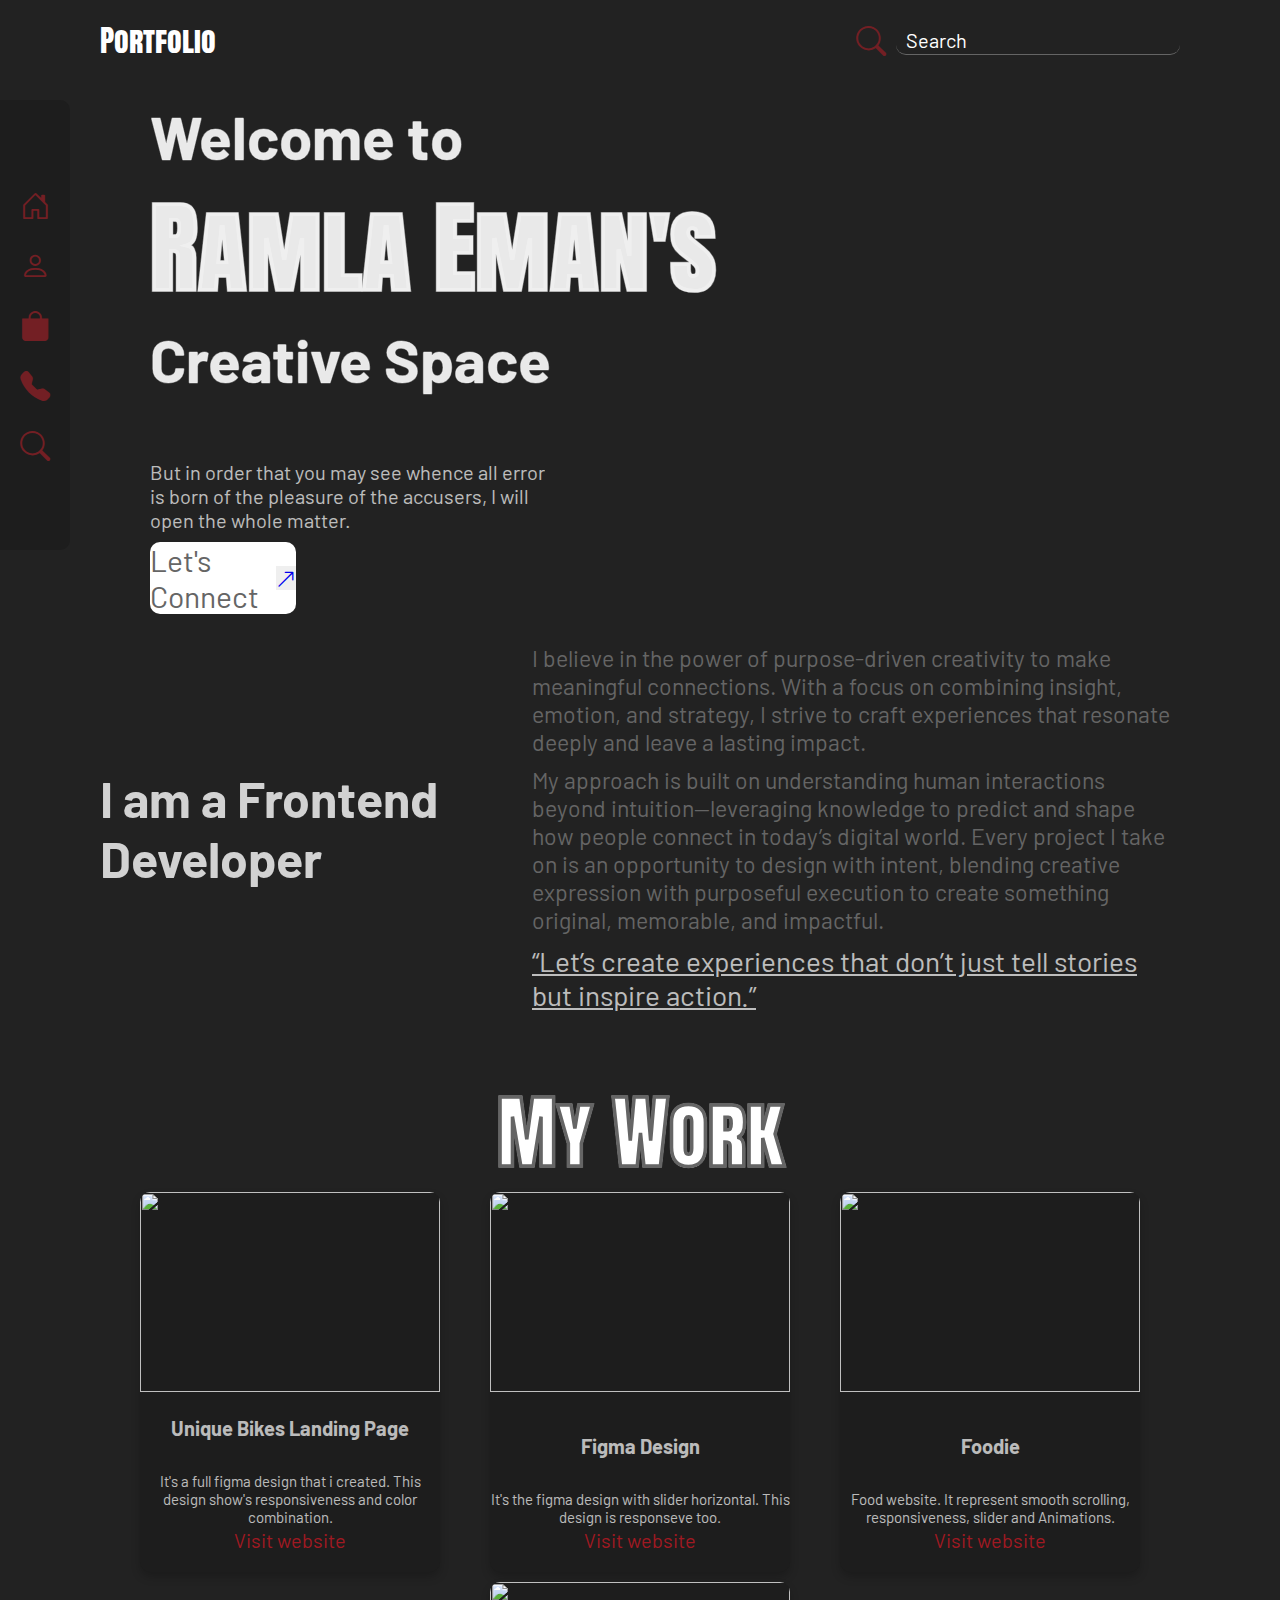
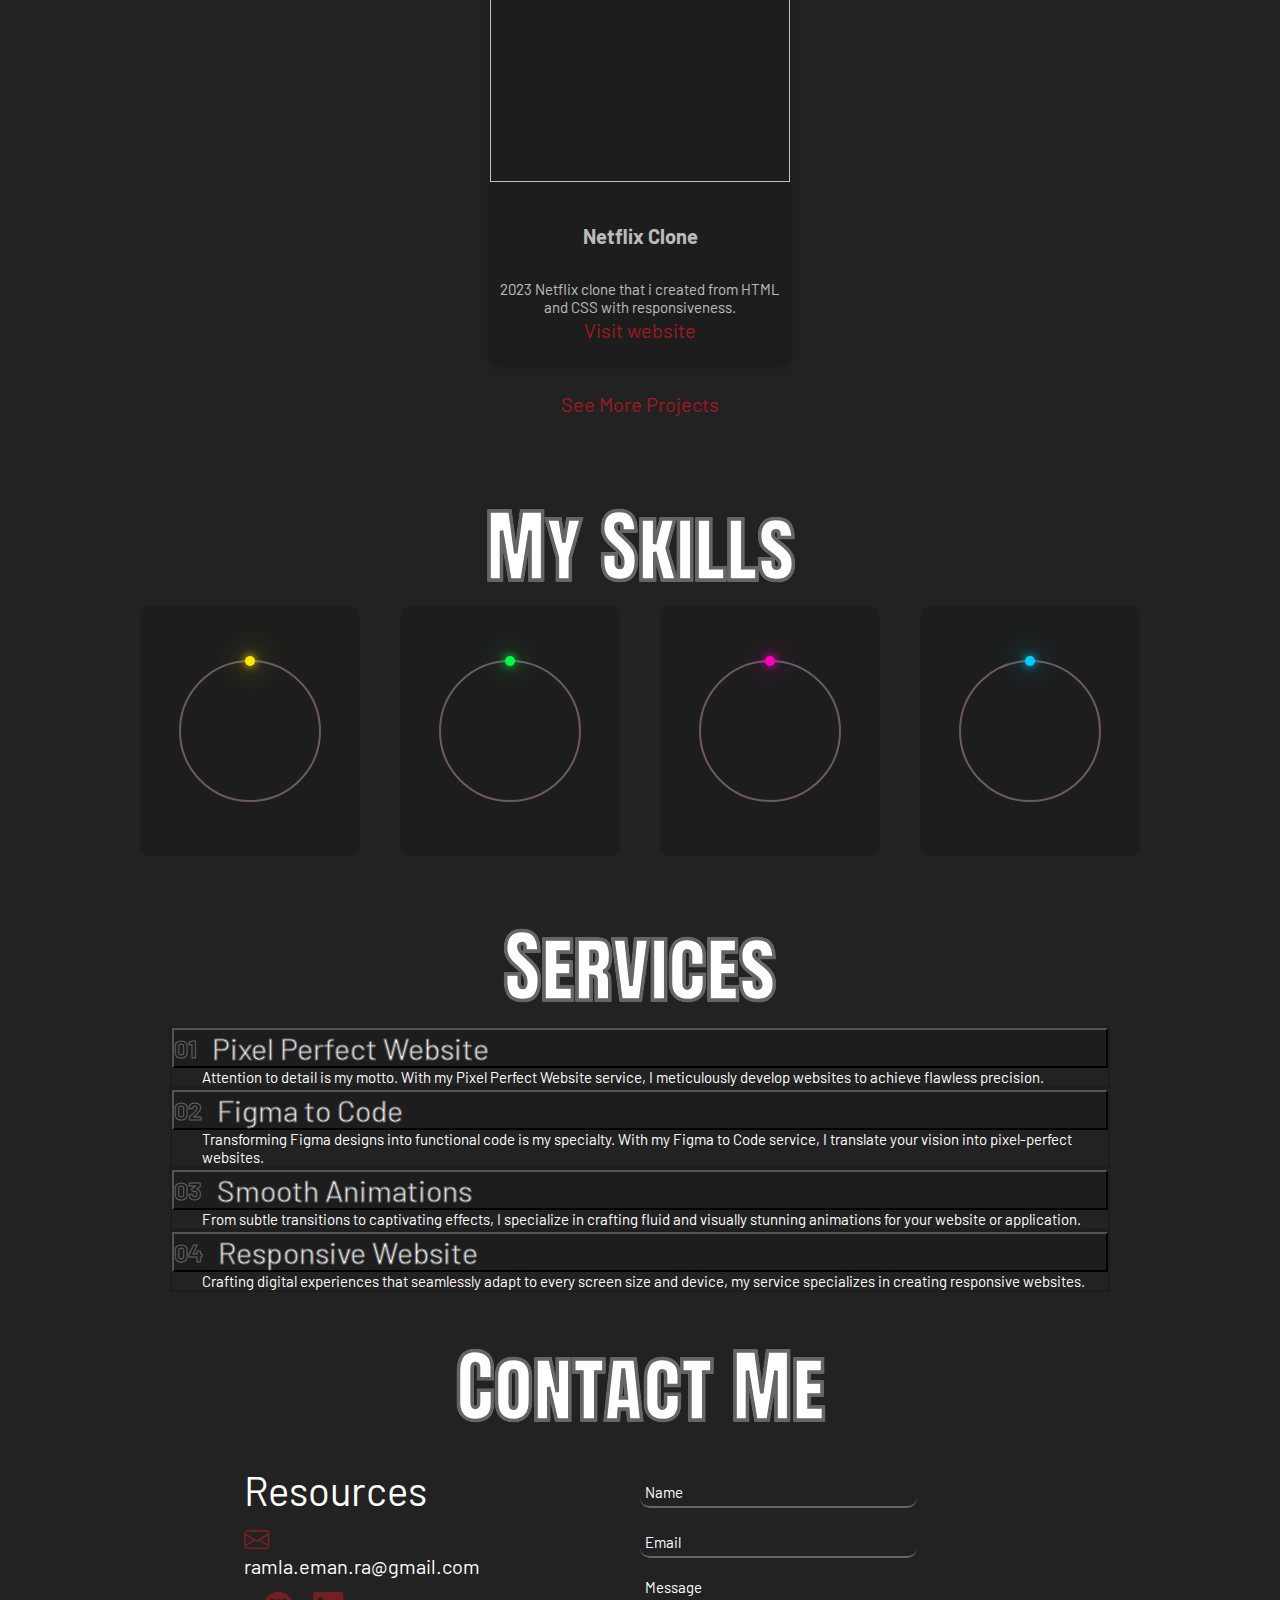
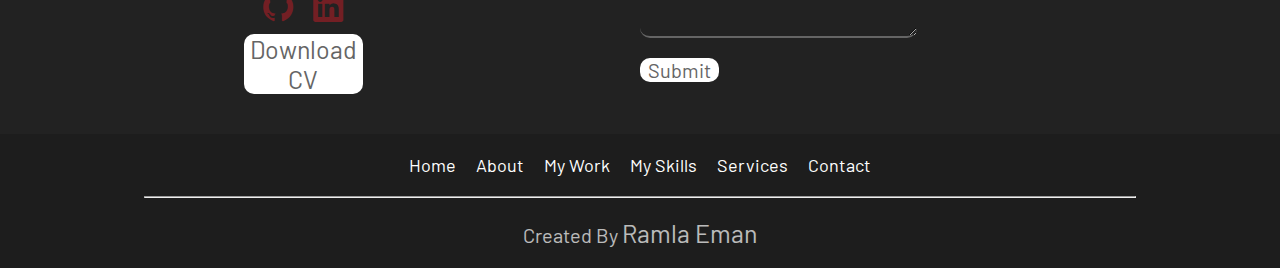
==== index.html @ 052b1dcb "All completed but not image" ====
<!DOCTYPE html>
<html lang="en">

<head>
    <meta charset="UTF-8">
    <meta name="viewport" content="width=device-width, initial-scale=1.0">
    <title>Document</title>
    <!-- My CSS Link -->
    <link rel="stylesheet" href="CSS/style.css">
    <link rel="stylesheet" href="CSS/responsive.css">
    <!-- Bootstrap icons Link -->
    <link rel="stylesheet" href="https://cdn.jsdelivr.net/npm/bootstrap-icons@1.11.3/font/bootstrap-icons.min.css">
    <!-- Bootstrap CSS Link -->
    <link href="https://cdn.jsdelivr.net/npm/bootstrap@5.0.2/dist/css/bootstrap.min.css" rel="stylesheet"
        integrity="sha384-EVSTQN3/azprG1Anm3QDgpJLIm9Nao0Yz1ztcQTwFspd3yD65VohhpuuCOmLASjC" crossorigin="anonymous">
</head>

<body>

    <header>
        <nav>
            <div class="logo">
                <p><a href="/index.html">Portfolio</a></p>
            </div>
            <div id="search-bar">
                <i class="bi bi-search"></i>
                <input type="text" id="search" placeholder="Search">
            </div>
        </nav>
    </header>

    <div class="main-section" id="mainsection">
        <!-- Sidebar -->
        <button class="toggle-btn" onclick="toggleSidebar()">☰</button>
        <div class="sidebar" id="sidebar">
            <div class="icon">
                <a href="#mainsection"><i class="bi bi-house-door"></i></a>
            </div>
            <div class="icon">
                <a href="#About"><i class="bi bi-person"></i></a>
            </div>
            <div class="icon active">
                <i class="bi bi-bag-fill"></i>
            </div>
            <div class="icon">
                <a href="#contact"><i class="bi bi-telephone-fill"></i></a>
            </div>
            <div class="icon">
                <a href="#search-bar"><i class="bi bi-search"></i></a>
            </div>
        </div>
        <!-- Content -->
        <div class="hero-section">
            <div class="hero-content">
                <div class="hero-text">
                    <p class="hero-text-content text1">Welcome to <br><span>Ramla Eman's</span><br> Creative Space</p>
                    <p class="hero-text-content text2">Welcome to <br><span>Ramla Eman's</span><br> Creative Space</p>
                    <p class="hero-text-content text3">Welcome to <br><span>Ramla Eman's</span><br> Creative Space</p>
                </div>
                <p class="hero-quote">But in order that you may see whence all error is born of the pleasure of the
                    accusers, I will open the whole matter.</p>
                <div class="connect-btn">
                    <p>Let's Connect</p>
                    <button><a href="#contact"><i class="bi bi-arrow-up-right"></i></a></button>
                </div>
            </div>
            <div class="hero-img">
                <img src="img/Main img.png" alt="">
            </div>
        </div>
    </div>

    <section class="section1" id="About">
        <h3>I am a Frontend Developer</h3>
        <div class="aboutme">
            <p>I believe in the power of purpose-driven creativity to make meaningful connections. With a focus on
                combining insight, emotion, and strategy, I strive to craft experiences that resonate deeply and leave a
                lasting impact.</p>
            <p>My approach is built on understanding human interactions beyond intuition—leveraging knowledge to predict
                and shape how people connect in today’s digital world. Every project I take on is an opportunity to
                design with intent, blending creative expression with purposeful execution to create something original,
                memorable, and impactful.</p>
            <q>Let’s create experiences that don’t just tell stories but inspire action.</q>
        </div>
    </section>

    <section class="section2" id="My work">
        <h2>My Work</h2>
        <div class="work-cards">
            <div class="card">
                <img src="img/unique bikes.png" alt="">
                <div class="card-content">
                    <h3>Unique Bikes Landing Page</h3>
                    <p>It's a full figma design that i created. This design show's responsiveness and color combination.</p>
                    <a href="https://ramla-razykan.github.io/Unique-Bikes-landing-page/">Visit website</a>
                </div>
            </div>
            <div class="card">
                <img src="img/Slider-page.png" alt="">
                <div class="card-content">
                    <h3>Figma Design</h3>
                    <p>It's the figma design with slider horizontal. This design is responseve too.</p>
                    <a href="https://ramla-razykan.github.io/Figma-assignment2/">Visit website</a>
                </div>
            </div>
            <div class="card">
                <img src="img/foodpage.png" alt="">
                <div class="card-content">
                    <h3>Foodie</h3>
                    <p>Food website. It represent smooth scrolling, responsiveness, slider and Animations. </p>
                    <a href="https://ramla-razykan.github.io/Responsive-Food-Resturant-Website-using-Bootstrap-5/">Visit website</a>
                </div>
            </div>
            <div class="card">
                <img src="img/netflixpage.png" alt="">
                <div class="card-content">
                    <h3>Netflix Clone</h3>
                    <p>2023 Netflix clone that i created from HTML and CSS with responsiveness.</p>
                    <a href="https://ramla-razykan.github.io/CSS-Task8/">Visit website</a>
                </div>
            </div>
        </div>
        <p><a href="my-work.html" target="_blank">See More Projects</a></p>
    </section>

    <section class="section3" id="Myskils">
        <h2>My Skills</h2>
        <div class="section3-cards">
            <div class="card">
                <div class="percent" style="--clr:#fee800; --num:85;">
                    <div class="dot"></div>
                    <svg>
                        <circle cx="70" cy="70" r="70"></circle>
                        <circle cx="70" cy="70" r="70"></circle>
                    </svg>
                    <div class="number">
                        <h3>85<span>%</span></h3>
                        <p>HTML</p>
                    </div>
                </div>
            </div>
            <div class="card">
                <div class="percent" style="--clr:#04fc43; --num:70;">
                    <div class="dot"></div>
                    <svg>
                        <circle cx="70" cy="70" r="70"></circle>
                        <circle cx="70" cy="70" r="70"></circle>
                    </svg>
                    <div class="number">
                        <h3>70<span>%</span></h3>
                        <p>CSS</p>
                    </div>
                </div>
            </div>
            <div class="card">
                <div class="percent" style="--clr:#ff00be; --num:80;">
                    <div class="dot"></div>
                    <svg>
                        <circle cx="70" cy="70" r="70"></circle>
                        <circle cx="70" cy="70" r="70"></circle>
                    </svg>
                    <div class="number">
                        <h3>80<span>%</span></h3>
                        <p>Java Script</p>
                    </div>
                </div>
            </div>
            <div class="card">
                <div class="percent" style="--clr:#06ccff; --num:95;">
                    <div class="dot"></div>
                    <svg>
                        <circle cx="70" cy="70" r="70"></circle>
                        <circle cx="70" cy="70" r="70"></circle>
                    </svg>
                    <div class="number">
                        <h3>95<span>%</span></h3>
                        <p>Bootstrap</p>
                    </div>
                </div>
            </div>
        </div>
    </section>

    <section class="section4" id="Services">
        <h2>Services</h2>
        <div class="accordion accordion-flush" id="accordionFlushExample">
            <div class="accordion-item">
                <h2 class="accordion-header" id="flush-headingOne">
                    <button class="accordion-button collapsed" type="button" data-bs-toggle="collapse"
                        data-bs-target="#flush-collapseOne" aria-expanded="false" aria-controls="flush-collapseOne">
                        <span class="accordion-number">01</span>
                        <span class="accordion-label">Pixel Perfect Website</span>
                    </button>
                </h2>
                <div id="flush-collapseOne" class="accordion-collapse collapse" aria-labelledby="flush-headingOne"
                    data-bs-parent="#accordionFlushExample">
                    <div class="accordion-body">Attention to detail is my motto. With my Pixel Perfect Website service,
                        I meticulously develop websites to achieve flawless precision.</div>
                </div>
            </div>
            <div class="accordion-item">
                <h2 class="accordion-header" id="flush-headingTwo">
                    <button class="accordion-button collapsed" type="button" data-bs-toggle="collapse"
                        data-bs-target="#flush-collapseTwo" aria-expanded="false" aria-controls="flush-collapseTwo">
                        <span class="accordion-number">02</span>
                        <span class="accordion-label">Figma to Code</span>
                    </button>
                </h2>
                <div id="flush-collapseTwo" class="accordion-collapse collapse" aria-labelledby="flush-headingTwo"
                    data-bs-parent="#accordionFlushExample">
                    <div class="accordion-body">Transforming Figma designs into functional code is my specialty. With my
                        Figma to Code service, I translate your vision into pixel-perfect websites.</div>
                </div>
            </div>
            <div class="accordion-item">
                <h2 class="accordion-header" id="flush-headingThree">
                    <button class="accordion-button collapsed" type="button" data-bs-toggle="collapse"
                        data-bs-target="#flush-collapseThree" aria-expanded="false" aria-controls="flush-collapseThree">
                        <span class="accordion-number">03</span>
                        <span class="accordion-label">Smooth Animations</span>
                    </button>
                </h2>
                <div id="flush-collapseThree" class="accordion-collapse collapse" aria-labelledby="flush-headingThree"
                    data-bs-parent="#accordionFlushExample">
                    <div class="accordion-body">From subtle transitions to captivating effects, I specialize in crafting
                        fluid and visually stunning animations for your website or application.</div>
                </div>
            </div>
            <div class="accordion-item">
                <h2 class="accordion-header" id="flush-headingFour">
                    <button class="accordion-button collapsed" type="button" data-bs-toggle="collapse"
                        data-bs-target="#flush-collapseFour" aria-expanded="false" aria-controls="flush-collapseFour">
                        <span class="accordion-number">04</span>
                        <span class="accordion-label">Responsive Website</span>
                    </button>
                </h2>
                <div id="flush-collapseFour" class="accordion-collapse collapse" aria-labelledby="flush-headingFour"
                    data-bs-parent="#accordionFlushExample">
                    <div class="accordion-body">Crafting digital experiences that seamlessly adapt to every screen size
                        and device, my service specializes in creating responsive websites.</div>
                </div>
            </div>
        </div>
    </section>

    <section class="section5" id="contact">
        <h2>Contact Me</h2>
        <div class="contect-section">
            <div class="section5-content">
                <p>Resources</p>
                <p><i class="bi bi-envelope"></i> <span>ramla.eman.ra@gmail.com</span></p>
                <div class="icons">
                    <a href="https://github.com/Ramla-Razykan"><i class="bi bi-github"></i></a>
                    <a href="https://www.linkedin.com/in/bitch-boss-ramla/"><i class="bi bi-linkedin"></i></a>
                </div>
                <button><a href="#">Download CV</a></button>
            </div>
            <form>
                <input type="text" placeholder="Name" required>
                <input type="email" placeholder="Email" required>
                <textarea placeholder="Message" required></textarea>
                <button type="submit">Submit</button>
            </form>
        </div>
    </section>

    <footer>
        <div class="list">
            <li><a href="#mainsection">Home</a></li>
            <li><a href="#About">About</a></li>
            <li><a href="#My work">My Work</a></li>
            <li><a href="#Myskils">My Skills</a></li>
            <li><a href="#Services">Services</a></li>
            <li><a href="#contact">Contact</a></li>
        </div>
        <hr>
        <p class="mention-line">Created By <a href="#">Ramla Eman</a></p>
    </footer>

    <!-- My JS Link -->
    <script src="script.js"></script>
    <!-- Bootstrap JS Bundle Link -->
    <script src="https://cdn.jsdelivr.net/npm/bootstrap@5.0.2/dist/js/bootstrap.bundle.min.js" integrity="sha384-MrcW6ZMFYlzcLA8Nl+NtUVF0sA7MsXsP1UyJoMp4YLEuNSfAP+JcXn/tWtIaxVXM"crossorigin="anonymous"></script>
</body>

</html>
---- CSS/style.css ----
/* Font family's */
@import url('https://fonts.googleapis.com/css2?family=Anton+SC&family=Barlow:ital,wght@0,100;0,200;0,300;0,400;0,500;0,600;0,700;0,800;0,900;1,100;1,200;1,300;1,400;1,500;1,600;1,700;1,800;1,900&display=swap');

* {
    margin: 0;
    padding: 0;
    box-sizing: border-box;
    font-family: "Barlow", sans-serif;
}

html {
    font-size: 62.5%;
}

body {
    height: auto;
    width: 100%;
    background: #222222 !important;
}

nav {
    width: 100%;
    height: 8rem;
    padding: 2rem 10rem;
    display: flex;
    align-items: center;
    justify-content: space-between;
}

.logo {
    width: 50%;
}

.logo p a {
    font-size: 3rem;
    font-family: "Anton SC", sans-serif;
    color: #fff;
    text-decoration: none;
}

nav #search-bar {
    width: 30%;
    height: 5rem;
    display: flex;
    align-items: center;
    gap: 1rem;
}

nav #search-bar input[type="text"] {
    width: 100%;
    font-size: 2rem;
    height: 3rem;
    padding-left: 1rem;
    border: none;
    border-bottom: 1px solid #656565;
    border-radius: 10px;
    background: none;
    outline: none;
    color: #fff;
}

nav #search-bar input[type="text"]::placeholder {
    color: #fff;
}

nav #search-bar i {
    font-size: 3rem;
    color: #731F24;
}

.main-section {
    width: 100%;
    padding: 2rem 15rem;
}

.hero-section {
    width: 100%;
    height: auto;
    display: flex;
    justify-content: space-between;
    gap: 1rem;
}

.hero-section .hero-content {
    width: 60%;
    color: #656565;
    display: flex;
    justify-content: center;
    flex-direction: column;
    gap: 1rem;
}

.hero-section .hero-content .hero-quote {
    width: 70%;
    font-size: 2rem;
    margin-top: 35rem;
    color: #fff;
    opacity: 70%;
}

.connect-btn {
    width: 25%;
    display: flex;
    align-items: center;
    justify-content: center;
    gap: 1rem;
    font-size: 3rem;
    border-radius: 10px;
    background: #fff;
    color: #656565;
}

.connect-btn button {
    border: none;
    color: #656565;
    font-size: 2rem;
}

.connect-btn button:hover {
    transform: rotateZ(45deg);
}


.hero-text-content {
    font-size: 6rem;
    font-weight: bold;
    color: transparent;
    opacity: 90%;
    position: absolute;
    transition: transform 0.1s ease-out, box-shadow 0.2s ease-in-out;
    white-space: wrap;
}

.hero-text-content span {
    font-size: 10rem;
    font-family: "Anton SC", sans-serif;
}

.text1 {
    -webkit-text-stroke: 1px #656565;
    z-index: 1;
}

.text2 {
    -webkit-text-stroke: 1px #656565;
    z-index: 2;
}

.text3 {
    color: #fff;
    z-index: 3;
}

.hero-text-content:hover {
    cursor: pointer;
}

.hero-text-content:hover:before,
.hero-text-content:hover:after {
    opacity: 1;
}

.hero-section .hero-img {
    width: 40%;
}

.hero-section .hero-img img {
    width: 80%;
    border-radius: 50%;
}

/* Sidebar container */
.sidebar {
    position: fixed;
    top: 100px;
    left: 0;
    width: 70px;
    height: 50%;
    background-color: #1D1D1D;
    display: flex;
    flex-direction: column;
    justify-content: center;
    align-items: center;
    border-top-right-radius: 10px;
    border-bottom-right-radius: 10px;
    transition: width 0.3s ease;
    z-index: 1000;
}

.sidebar .icon {
    position: relative;
    width: 90%;
    height: 60px;
    display: flex;
    justify-content: center;
    align-items: center;
    cursor: pointer;
    transition: all 0.3s ease;
}

.sidebar .icon i {
    font-size: 3rem;
    color: #731F24;
}

.sidebar .icon::before {
    content: "";
    position: absolute;
    width: 100%;
    height: 100%;
    background-color: #fff;
    border-radius: 50%;
    z-index: -1;
    transition: transform 0.3s ease, opacity 0.3s ease;
    transform: scale(0);
    opacity: 0;
}

.sidebar .icon:hover::before {
    transform: scale(1);
    opacity: 50%;
}

/* Toggle button for mobile */
.toggle-btn {
    position: fixed;
    top: 90px;
    left: 0;
    z-index: 2000;
    background-color: #656565;
    color: #731F24;
    padding: 8px 25px;
    border: none;
    border-top-right-radius: 10px;
    border-bottom-right-radius: 10px;
    font-size: 2rem;
    cursor: pointer;
    display: none;
}

.section1 {
    width: 100%;
    height: auto;
    padding: 1rem 10rem;
    display: flex;
    align-items: center;
    justify-content: space-between;
}

.section1 h3 {
    width: 35%;
    color: #fff;
    opacity: 80%;
    font-size: 5rem;
}

.section1 .aboutme {
    width: 60%;
    display: flex;
    flex-direction: column;
    gap: 1rem;
}

.section1 p {
    color: #656565;
    font-size: 2.3rem;

}

.section1 q {
    color: #fff;
    font-size: 2.8rem;
    text-decoration: underline;
    opacity: 70%;
}

.section2 {
    width: 100%;
    height: auto;
    padding: 5rem 10rem;
    border-radius: 10px;
    display: flex;
    align-items: center;
    flex-direction: column;
    justify-content: space-between;
}

.section2 .work-cards {
    width: 100%;
    display: flex;
    align-items: center;
    justify-content: space-evenly;
    flex-wrap: wrap;
    gap: 1rem;
}

.section2 .work-cards .card {
    width: 300px;
    height: 380px;
    background: #1D1D1D;
    padding-bottom: 2rem;
    display: flex;
    align-items: center;
    flex-direction: column;
    justify-content: space-between;
    border-radius: 10px;
    box-shadow: 0 5px 10px rgba(0, 0, 0, 0.2);
    transition: transform 0.3s ease, box-shadow 0.3s ease;
}

.section2 .work-cards .card:hover {
    transform: scale(1.05);
    box-shadow: 0 10px 20px rgba(0, 0, 0, 0.3);
}

.section2 .work-cards .card img {
    width: 300px;
    height: 200px;
    border-top-left-radius: 10px;
    border-top-right-radius: 10px;
}

.section2 .work-cards .card .card-content {
    display: flex;
    text-align: center;
    flex-direction: column;
    gap: 0.2rem;
    font-size: 1.5rem;

}

.section2 .work-cards .card .card-content h3 {
    font-size: 2rem;
}

.section2 .work-cards .card .card-content h3,
.section2 .work-cards .card .card-content p {
    color: #fff;
    opacity: 70%;
}

.section2 .work-cards .card .card-content a {
    font-size: 2rem;
    color: #a01922;
    text-decoration: none;
}

.section2 p{
   margin-top: 3rem;
}

.section2 p a{
    text-decoration: none;
    color: #a01922;
    font-size: 2rem;
}

.section2 p a:hover{
    text-decoration: underline;
}


.section3 {
    width: 100%;
    height: auto;
    padding: 2rem 10rem;
    display: flex;
    align-items: center;
    flex-direction: column;
    justify-content: space-between;
    border-radius: 10px;
}

.section1 h2,
.section2 h2,
.section3 h2,
.section4 h2,
.section5 h2 {
    font-size: 8rem;
    color: #fff;
    -webkit-text-stroke: 1px #656565;
    font-family: "Anton SC", sans-serif;
}

.section1 h2:hover,
.section2 h2:hover,
.section3 h2:hover,
.section4 h2:hover,
.section5 h2:hover {
    font-size: 10rem;
}

.section3 .section3-cards {
    position: relative;
    display: flex;
    align-items: center;
    justify-content: center;
    flex-wrap: wrap;
    gap: 4rem;
}

.section3 .section3-cards .card {
    position: relative;
    width: 22rem;
    height: 25rem;
    background: #1D1D1D;
    border-radius: 10px;
    display: flex;
    align-items: center;
    justify-content: center;
}

.section3 .section3-cards .card .percent {
    position: relative;
    width: 15rem;
    height: 15rem;
}

.section3 .section3-cards .card .percent svg {
    position: relative;
    width: 15rem;
    height: 15rem;
    transform: rotate(270deg);
}

.section3 .section3-cards .card .percent svg circle {
    width: 100%;
    height: 100%;
    fill: transparent;
    stroke-width: 2;
    stroke: #6C5962;
    transform: translate(5px, 5px);
}

.section3 .section3-cards .card .percent svg circle:nth-child(2) {
    stroke: var(--clr);
    stroke-dasharray: 440;
    opacity: 0;
    stroke-dashoffset: calc(440 - (440 * var(--num)) / 100);
    animation: fadeIn 1s linear forwards;
    animation-delay: 2.5s;
}

@keyframes fadeIn {
    0% {
        opacity: 0;
    }

    100% {
        opacity: 1;
    }
}

.section3 .section3-cards .card .percent .dot {
    position: absolute;
    z-index: 10;
    inset: 5px;
    animation: animateDot 2s linear forwards;
}

@keyframes animateDot {
    0% {
        transform: rotate(0deg);
    }

    100% {
        transform: rotate(calc(3.6deg * var(--num)));
    }
}

.section3 .section3-cards .card .percent .dot::before {
    content: '';
    position: absolute;
    top: -5px;
    left: 50%;
    transform: translateX(-50%);
    width: 10px;
    height: 10px;
    border-radius: 50%;
    background: var(--clr);
    box-shadow: 0 0 10px var(--clr), 0 0 30px var(--clr);
}

.section3 .section3-cards .card .percent .number {
    position: absolute;
    inset: 0;
    display: flex;
    align-items: center;
    justify-content: center;
    flex-direction: column;
    opacity: 0;
    animation: fadeIn 1s linear forwards;
    animation-delay: 2.5s;
}

.section3 .section3-cards .card .percent .number h3 {
    font-size: 5rem;
    color: #fff;
    
}

.section3 .section3-cards .card .percent .number p {
    color: #fff;
    opacity: 70%;
    font-size: 2rem;
}

.section4 {
    width: 100%;
    height: auto;
    padding: 3rem 17rem;
    padding-bottom: 8rem;
    border-radius: 10px;
    display: flex;
    align-items: center;
    flex-direction: column;
    justify-content: space-evenly;
}

.section4 .accordion {
    width: 100%;
    height: 20rem;
    background: #1D1D1D;
}

.section4 .accordion .accordion-item {
    border: 2px solid #1D1D1D;
    background: #222222;
    color: #fff;
}

.section4 .accordion .accordion-item .accordion-collapse {
    font-size: 1.5rem;
    padding-left: 3rem;
}

.section4 .accordion .accordion-item .accordion-header .accordion-button {
    color: #fff;
    background: #1D1D1D;
    font-size: 3rem;
}

.accordion-button {
    width: 100%;
    display: flex;
    align-items: center;
    background: #6C5962;
    justify-content: flex-start;
    position: relative;
}

.accordion-number {
    margin-right: 15px;
    font-size: 2.5rem;
    font-weight: bold;
    color: transparent;
}

.section5 {
    width: 100%;
    height: auto;
    padding: 2rem 12rem;
    display: flex;
    align-items: center;
    flex-direction: column;
    justify-content: space-evenly;
    border-radius: 10px;
}

.section5 .contect-section {
    width: 80%;
    padding: 2rem;
    display: flex;
    align-items: center;
    justify-content: center;
    justify-content: space-between;
    gap: 2rem;

}

.section5 .contect-section .section5-content {
    width: 30%;
    color: #fff;
    font-size: 2rem;
    display: flex;
    flex-direction: column;
    gap: 1rem;
}

.section5 .contect-section .section5-content p:nth-child(1) {
    font-size: 4rem;
    color: #fff;
}

.section5 .contect-section .section5-content p i {
    color: #731F24;
    font-size: 2.5rem;
    margin-right: 1rem;
}

.section5 .contect-section .section5-content .icons {
    width: 50%;
    display: flex;
    align-items: center;
    justify-content: center;
    gap: 2rem;
}

.section5 .contect-section .section5-content .icons a {
    color: #731F24;
    font-size: 3rem;
    text-decoration: none;
}

.section5 .contect-section .section5-content .icons a i:hover {
    font-size: 3.5rem;
}

.section5 .contect-section .section5-content button {
    width: 50%;
    font-size: 2.5rem;
    border: none;
    border-radius: 10px;
    background: #fff;
}

.section5 .contect-section .section5-content button a{
    text-decoration: none;
    color: #656565;
}

.section5 .contect-section form {
    width: 50%;
    display: flex;
    flex-direction: column;
    gap: 2rem;
}

.section5 .contect-section form input,
.section5 .contect-section form textarea {
    width: 70%;
    height: 3rem;
    font-size: 1.5rem;
    padding: 0 5px;
    color: #fff;
    background: none;
    border: none;
    outline: none;
    border-bottom: 2px solid #656565;
    border-radius: 10px;
}

.section5 .contect-section form input::placeholder,
.section5 .contect-section form textarea::placeholder {
    color: #fff;
}

.section5 .contect-section form textarea {
    height: 6rem;
}

.section5 .contect-section form button {
    width: 20%;
    font-size: 2rem;
    border: none;
    border-radius: 10px;
    background: #fff;
    color: #656565;
}

footer {
    display: flex;
    flex-direction: column;
    align-items: center;
    background: #1D1D1D;
    justify-content: center;
    padding: 2rem;
}

footer .list {
    display: flex;
    align-items: center;
    justify-content: center;
    gap: 2rem;
}

footer .list li {
    list-style: none;

}

footer .list li a {
    text-decoration: none;
    color: #fff;
    font-size: 1.8rem;
}

footer .list li a:hover {
    color: #656565;
    text-decoration: underline;
}

footer hr {
    width: 80%;
    height: 2px;
    background: #fff;
    margin: 2rem 0;
}

footer .mention-line {
    font-size: 2rem;
    color: #fff;
    opacity: 70%;
}

footer .mention-line a {
    text-decoration: none;
    font-size: 2.5rem;
    color: #fff;
}

footer .mention-line a:hover {

    color: #656565;
    text-decoration: underline;
}

h4 {
    font-size: 4rem;
    color: #1D1D1D;
    -webkit-text-stroke: 1px #656565;
    text-decoration: underline;
    margin: 2rem;
}
---- CSS/responsive.css ----
@media (max-width: 768px) {
    html {
        font-size: 50%;
    }

    .sidebar {
        width: 0;
        overflow: hidden;
    }

    .sidebar.open {
        width: 70px;
    }

    .toggle-btn {
        display: block;
    }

    .hero-section {
        flex-direction: column;
    }

    .hero-section .hero-content,
    .hero-section .hero-content .hero-quote {
        width: 100%;
        text-align: center;
    }

    .hero-text-content {
        font-size: 6rem;
    }

    .hero-section .hero-img {
        width: 70%;
        display: flex;
        align-items: center;
    }

    .section1 {
        flex-direction: column;
        justify-content: center;
        text-align: center;
    }

    .section1 h3 {
        width: 100%;
        font-size: 3rem;
    }

    .section1 .aboutme {
        width: 100%;
        font-size: 1rem;
    }

    .section3 .section3-cards .card {
        width: 30rem;
        height: 25rem;
    }

    .section3 .section3-cards .card .percent,
    .section3 .section3-cards .card .percent svg {
        width: 20rem;
        height: 20rem;
    }

    .section5 .contect-section {
        flex-direction: column;
    }

    .section5 .contect-section .section5-content,
    .section5 .contect-section form {
        width: 100%;
        align-items: center;
    }

    .connect-btn{
        width: 30rem;
    }
}

@media (max-width: 430px) {
    html {
        font-size: 35%;
    }

    .section1 .aboutme {
        padding: 1rem 20;
    }

    .section3 .section3-cards .card .percent,
    .section3 .section3-cards .card .percent svg {
        width: 26rem;
        height: 26rem;
    }

    .section3 .section3-cards .card {
        width: 40rem;
        height: 35rem;
    }

    .hero-text-content {
        font-size: 5rem;
    }

    .connect-btn {
        width: 100%;
    }

    .section2 .work-cards .card .card-content,
    .section2 .work-cards .card .card-content h3 {
        font-size: 3rem;
    }

    .section5 {
        padding: 2rem 3rem;
    }

    .section5 .contect-section form input,
    .section5 .contect-section form textarea {
        width: 90%;
    }
}

@media (max-width: 375px) {
    html {
        font-size: 30%;
    }

    .section3 .section3-cards .card .percent,
    .section3 .section3-cards .card .percent svg {
        width: 31rem;
        height: 31rem;
    }

    .section3 .section3-cards .card {
        width: 50rem;
        height: 45rem;
    }

    .section2 {
        padding: 5rem 3rem;

    }

    .section2 .work-cards .card {
        height: 320px;
    }
}

@media (max-width: 320px) {
    html {
        font-size: 28%;
    }

    .section3 .section3-cards .card .percent,
    .section3 .section3-cards .card .percent svg {
        width: 35rem;
        height: 34rem;
    }

    .section3 .section3-cards .card {
        width: 55rem;
        height: 50rem;
    }

    .section2 .work-cards .card img {
        width: 293px;
    }

    .sidebar .icon i {
        font-size: 4rem;
    }

    .hero-text-content {
        font-size: 4rem;
    }

    .main-section{
        padding: 7rem 8rem;
    }

    .hero-section .hero-content .hero-quote{
        margin-top: 35rem;
    }
}
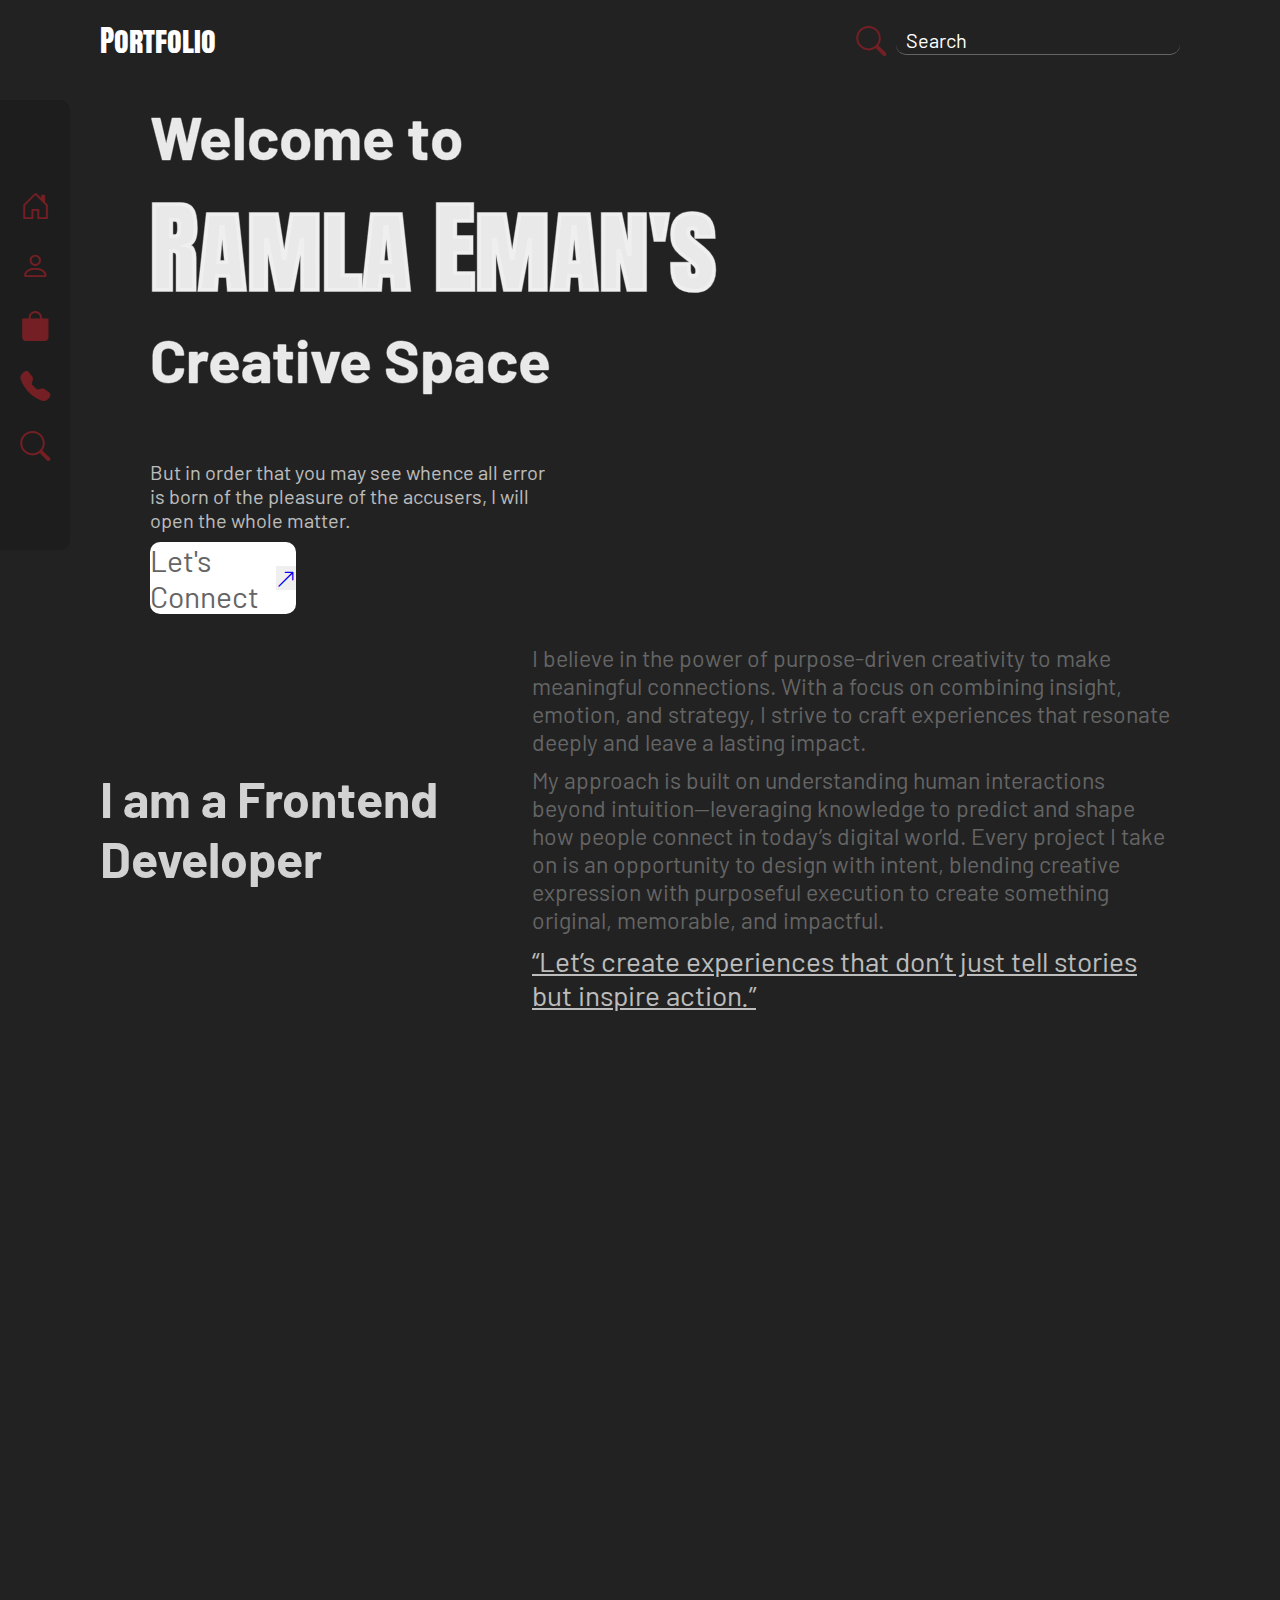
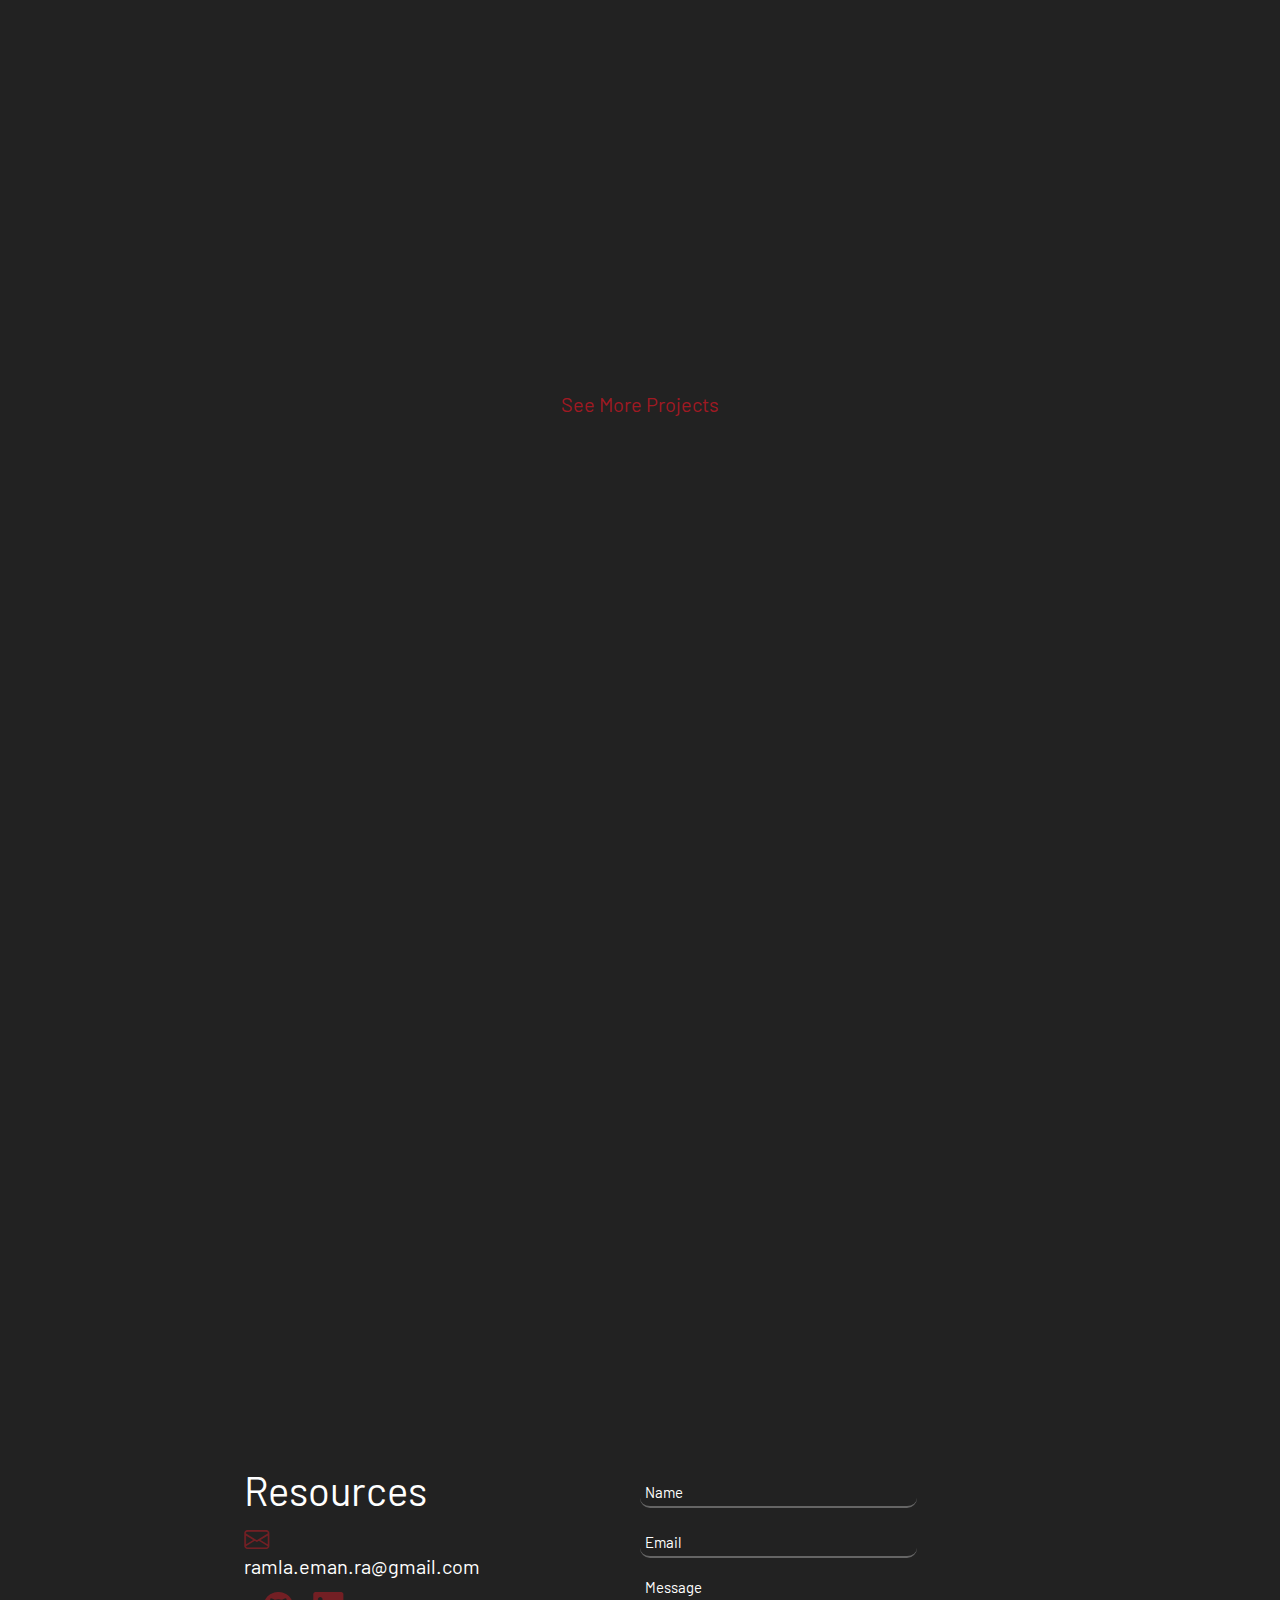
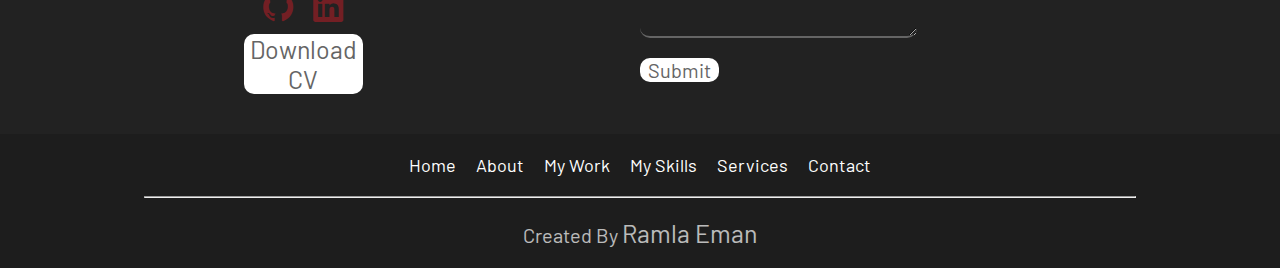
==== commit 2f8b1995: "Add title and facicon" ====
--- a/index.html
+++ b/index.html
@@ -4,7 +4,8 @@
 <head>
     <meta charset="UTF-8">
     <meta name="viewport" content="width=device-width, initial-scale=1.0">
-    <title>Document</title>
+    <title>Ramla Eman Portfolio</title>
+    <link rel="shortcut icon" href="img/Main-img.ico" type="image/x-icon">
     <!-- My CSS Link -->
     <link rel="stylesheet" href="CSS/style.css">
     <link rel="stylesheet" href="CSS/responsive.css">
@@ -13,6 +14,9 @@
     <!-- Bootstrap CSS Link -->
     <link href="https://cdn.jsdelivr.net/npm/bootstrap@5.0.2/dist/css/bootstrap.min.css" rel="stylesheet"
         integrity="sha384-EVSTQN3/azprG1Anm3QDgpJLIm9Nao0Yz1ztcQTwFspd3yD65VohhpuuCOmLASjC" crossorigin="anonymous">
+    <!-- Animation -->
+    <link href="https://unpkg.com/aos@2.3.1/dist/aos.css" rel="stylesheet">
+
 </head>
 
 <body>
@@ -71,7 +75,7 @@
     </div>
 
     <section class="section1" id="About">
-        <h3>I am a Frontend Developer</h3>
+        <h3 id="zoomText">I am a Frontend Developer</h3>
         <div class="aboutme">
             <p>I believe in the power of purpose-driven creativity to make meaningful connections. With a focus on
                 combining insight, emotion, and strategy, I strive to craft experiences that resonate deeply and leave a
@@ -85,17 +89,18 @@
     </section>
 
     <section class="section2" id="My work">
-        <h2>My Work</h2>
+        <h2 data-aos="fade-up">My Work</h2>
         <div class="work-cards">
-            <div class="card">
+            <div class="card" data-aos="fade-up-right">
                 <img src="img/unique bikes.png" alt="">
                 <div class="card-content">
                     <h3>Unique Bikes Landing Page</h3>
-                    <p>It's a full figma design that i created. This design show's responsiveness and color combination.</p>
+                    <p>It's a full figma design that i created. This design show's responsiveness and color combination.
+                    </p>
                     <a href="https://ramla-razykan.github.io/Unique-Bikes-landing-page/">Visit website</a>
                 </div>
             </div>
-            <div class="card">
+            <div class="card" data-aos="fade-up-right">
                 <img src="img/Slider-page.png" alt="">
                 <div class="card-content">
                     <h3>Figma Design</h3>
@@ -103,15 +108,16 @@
                     <a href="https://ramla-razykan.github.io/Figma-assignment2/">Visit website</a>
                 </div>
             </div>
-            <div class="card">
+            <div class="card" data-aos="fade-up-left">
                 <img src="img/foodpage.png" alt="">
                 <div class="card-content">
                     <h3>Foodie</h3>
                     <p>Food website. It represent smooth scrolling, responsiveness, slider and Animations. </p>
-                    <a href="https://ramla-razykan.github.io/Responsive-Food-Resturant-Website-using-Bootstrap-5/">Visit website</a>
-                </div>
-            </div>
-            <div class="card">
+                    <a href="https://ramla-razykan.github.io/Responsive-Food-Resturant-Website-using-Bootstrap-5/">Visit
+                        website</a>
+                </div>
+            </div>
+            <div class="card" data-aos="fade-up-left">
                 <img src="img/netflixpage.png" alt="">
                 <div class="card-content">
                     <h3>Netflix Clone</h3>
@@ -124,9 +130,9 @@
     </section>
 
     <section class="section3" id="Myskils">
-        <h2>My Skills</h2>
+        <h2 data-aos="fade-up">My Skills</h2>
         <div class="section3-cards">
-            <div class="card">
+            <div class="card" data-aos="zoom-in">
                 <div class="percent" style="--clr:#fee800; --num:85;">
                     <div class="dot"></div>
                     <svg>
@@ -139,7 +145,7 @@
                     </div>
                 </div>
             </div>
-            <div class="card">
+            <div class="card" data-aos="zoom-out">
                 <div class="percent" style="--clr:#04fc43; --num:70;">
                     <div class="dot"></div>
                     <svg>
@@ -152,7 +158,7 @@
                     </div>
                 </div>
             </div>
-            <div class="card">
+            <div class="card" data-aos="zoom-in">
                 <div class="percent" style="--clr:#ff00be; --num:80;">
                     <div class="dot"></div>
                     <svg>
@@ -165,7 +171,7 @@
                     </div>
                 </div>
             </div>
-            <div class="card">
+            <div class="card" data-aos="zoom-out">
                 <div class="percent" style="--clr:#06ccff; --num:95;">
                     <div class="dot"></div>
                     <svg>
@@ -182,8 +188,8 @@
     </section>
 
     <section class="section4" id="Services">
-        <h2>Services</h2>
-        <div class="accordion accordion-flush" id="accordionFlushExample">
+        <h2 data-aos="fade-up">Services</h2>
+        <div class="accordion accordion-flush" id="accordionFlushExample" data-aos="zoom-in">
             <div class="accordion-item">
                 <h2 class="accordion-header" id="flush-headingOne">
                     <button class="accordion-button collapsed" type="button" data-bs-toggle="collapse"
@@ -244,7 +250,7 @@
     </section>
 
     <section class="section5" id="contact">
-        <h2>Contact Me</h2>
+        <h2 data-aos="fade-up">Contact Me</h2>
         <div class="contect-section">
             <div class="section5-content">
                 <p>Resources</p>
@@ -280,7 +286,14 @@
     <!-- My JS Link -->
     <script src="script.js"></script>
     <!-- Bootstrap JS Bundle Link -->
-    <script src="https://cdn.jsdelivr.net/npm/bootstrap@5.0.2/dist/js/bootstrap.bundle.min.js" integrity="sha384-MrcW6ZMFYlzcLA8Nl+NtUVF0sA7MsXsP1UyJoMp4YLEuNSfAP+JcXn/tWtIaxVXM"crossorigin="anonymous"></script>
+    <script src="https://cdn.jsdelivr.net/npm/bootstrap@5.0.2/dist/js/bootstrap.bundle.min.js"
+        integrity="sha384-MrcW6ZMFYlzcLA8Nl+NtUVF0sA7MsXsP1UyJoMp4YLEuNSfAP+JcXn/tWtIaxVXM"
+        crossorigin="anonymous"></script>
+    <!-- Animation -->
+    <script src="https://unpkg.com/aos@2.3.1/dist/aos.js"></script>
+    <script>
+        AOS.init();
+    </script>
 </body>
 
 </html>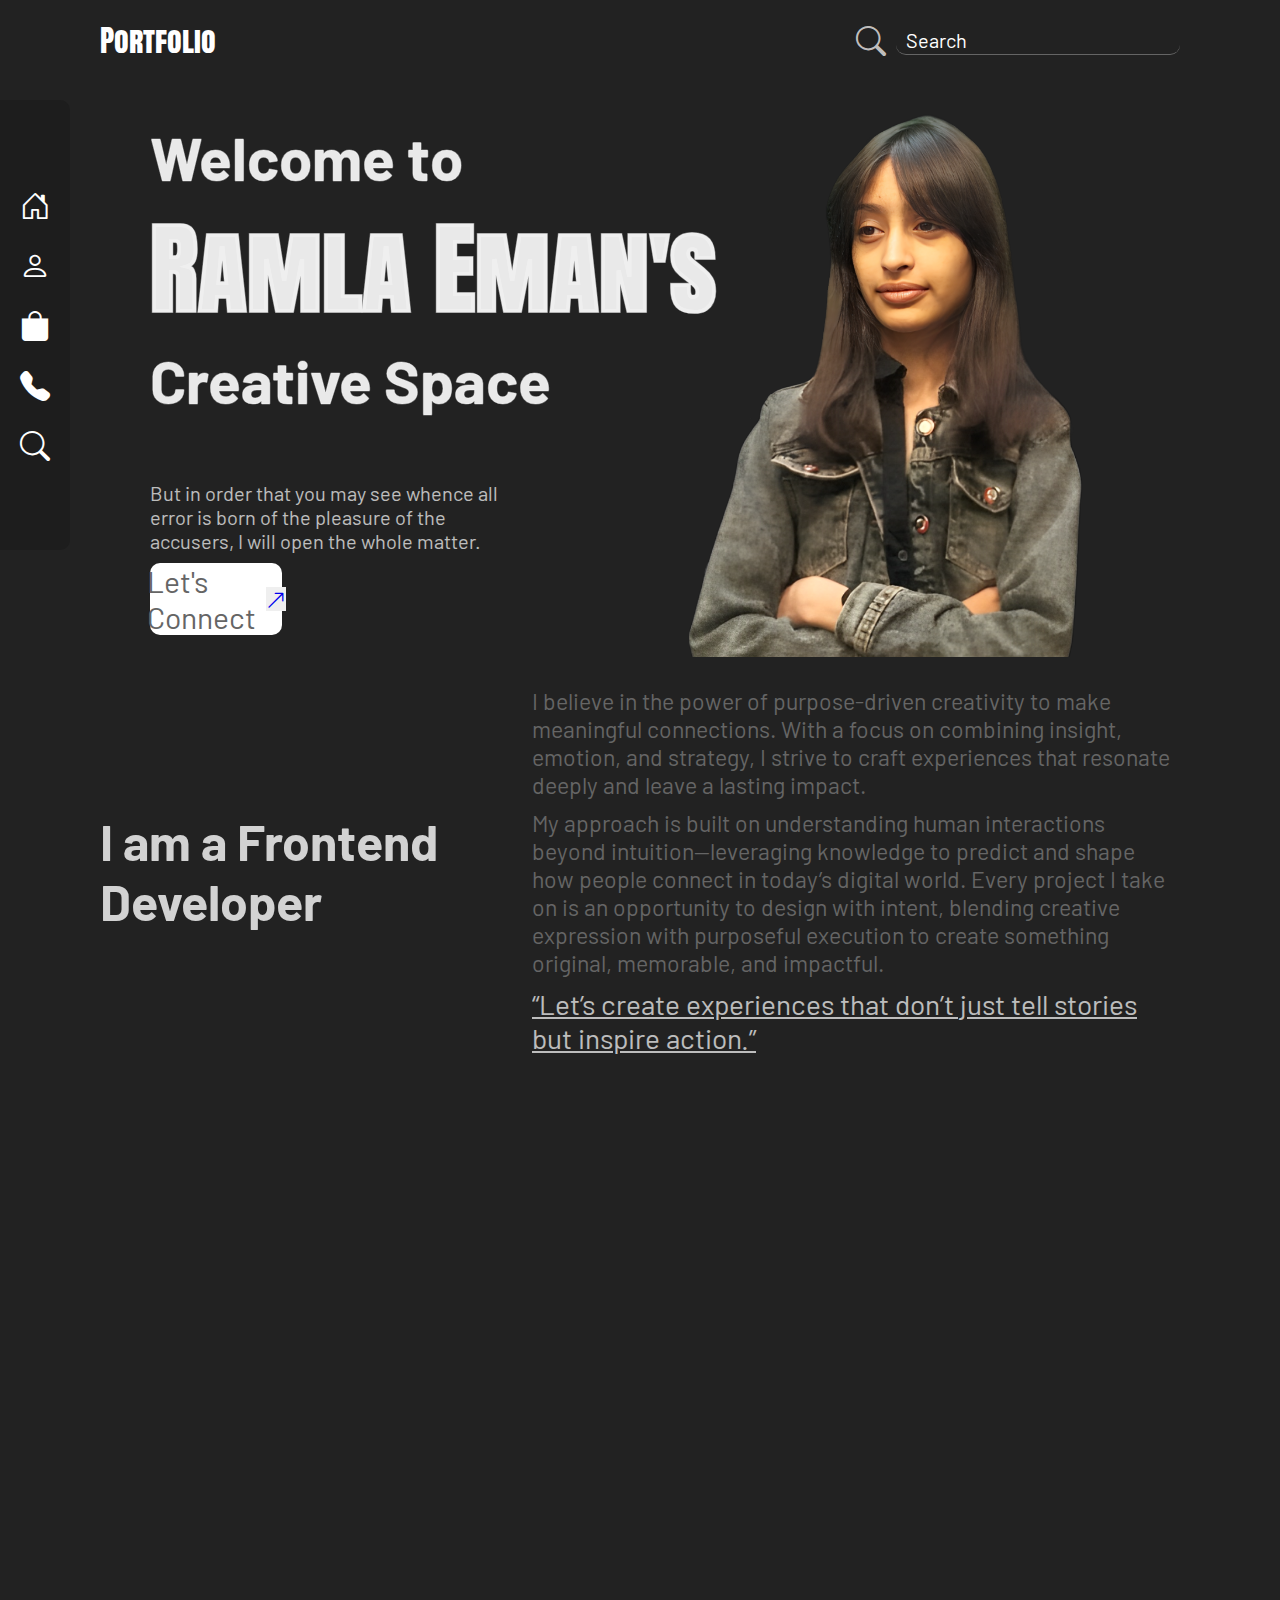
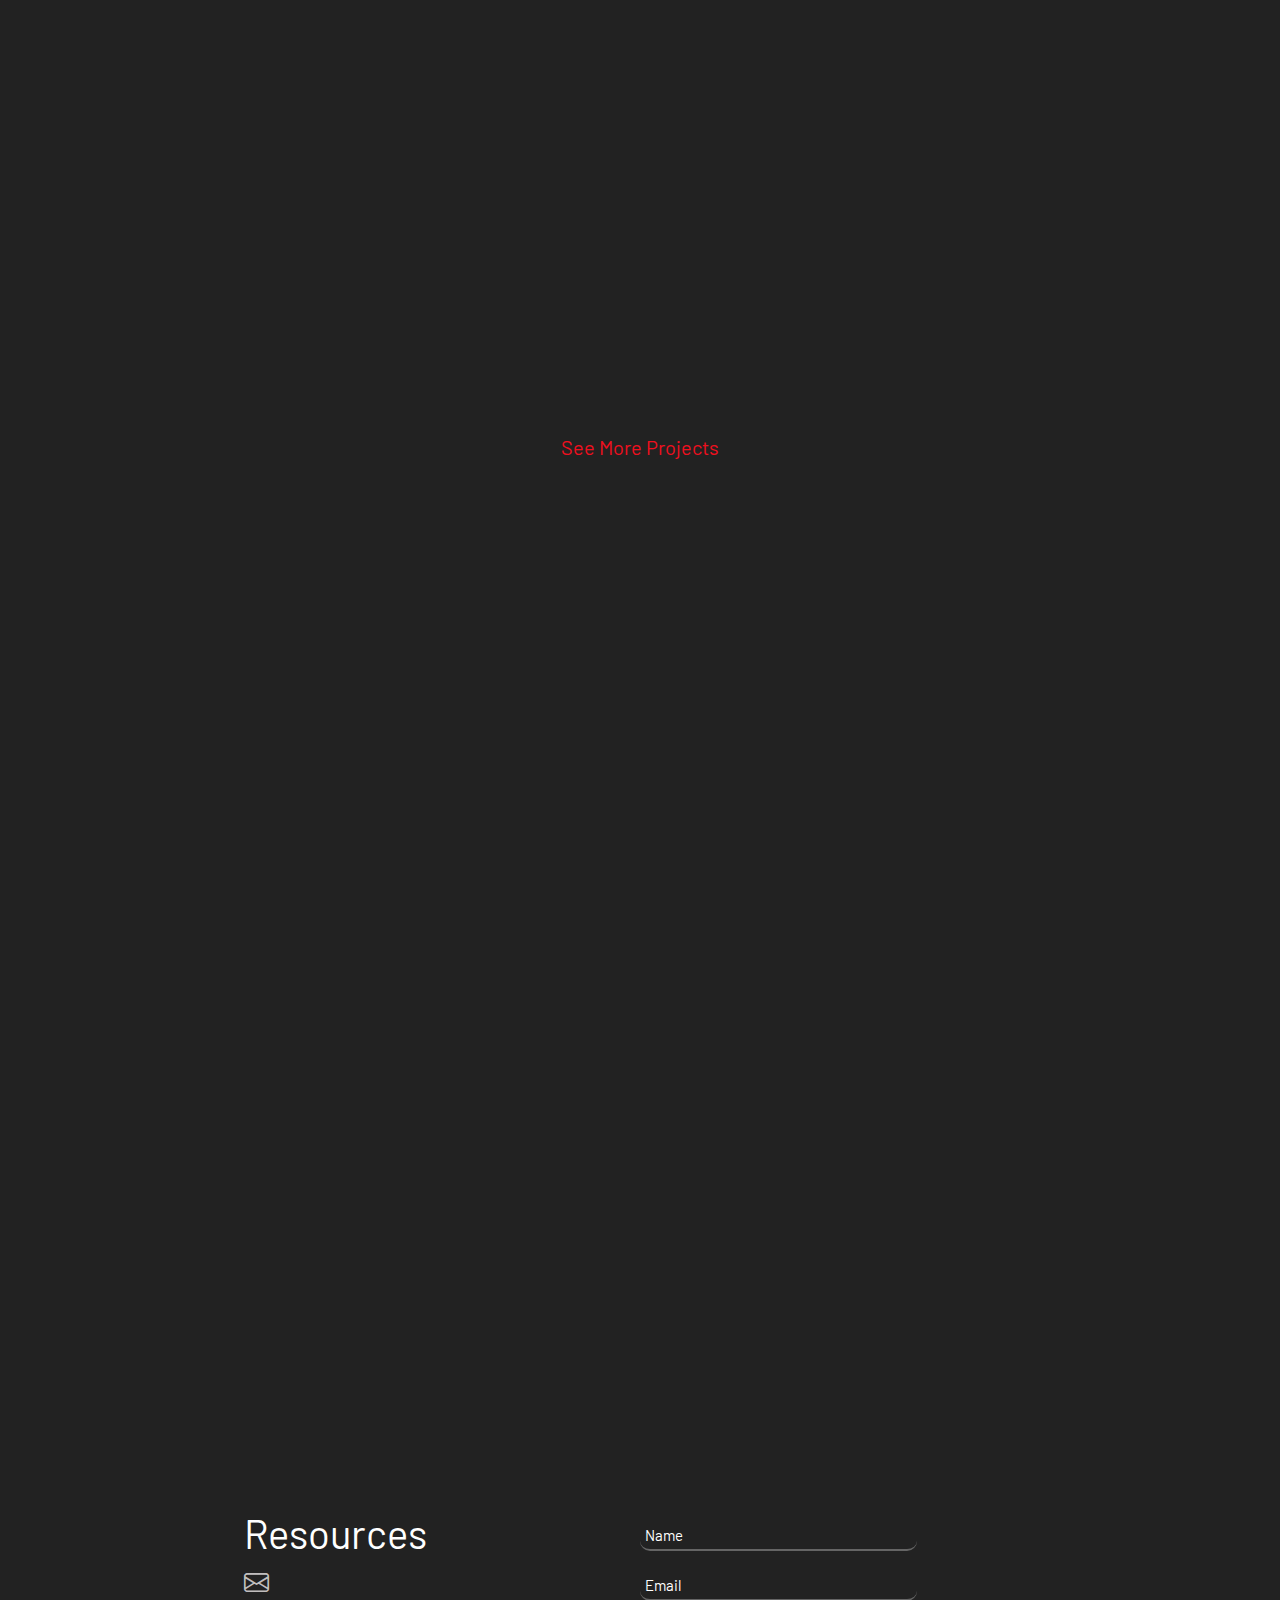
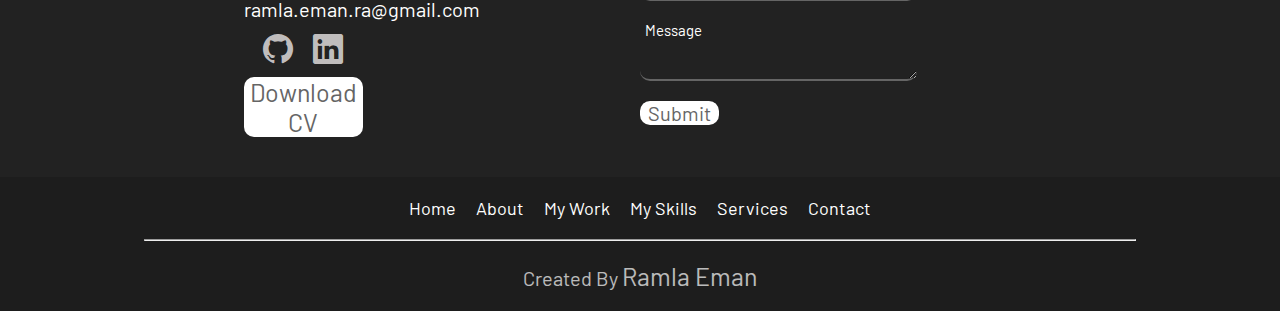
==== commit 532ec14a: "All done" ====
--- a/index.html
+++ b/index.html
@@ -5,7 +5,7 @@
     <meta charset="UTF-8">
     <meta name="viewport" content="width=device-width, initial-scale=1.0">
     <title>Ramla Eman Portfolio</title>
-    <link rel="shortcut icon" href="img/Main-img.ico" type="image/x-icon">
+    <link rel="shortcut icon" href="img/main-img.ico" type="image/x-icon">
     <!-- My CSS Link -->
     <link rel="stylesheet" href="CSS/style.css">
     <link rel="stylesheet" href="CSS/responsive.css">
@@ -69,7 +69,7 @@
                 </div>
             </div>
             <div class="hero-img">
-                <img src="img/Main img.png" alt="">
+                <img src="img/main-img.png" alt="">
             </div>
         </div>
     </div>
--- a/CSS/style.css
+++ b/CSS/style.css
@@ -65,7 +65,7 @@
 
 nav #search-bar i {
     font-size: 3rem;
-    color: #731F24;
+    color: #fffbfbbe;
 }
 
 .main-section {
@@ -161,12 +161,14 @@
 }
 
 .hero-section .hero-img {
-    width: 40%;
+    padding-top: 4rem;
+    width: 50%;
+    overflow: hidden;
 }
 
 .hero-section .hero-img img {
-    width: 80%;
-    border-radius: 50%;
+    width: 100%;
+    transform: scale(1.3);
 }
 
 /* Sidebar container */
@@ -200,7 +202,7 @@
 
 .sidebar .icon i {
     font-size: 3rem;
-    color: #731F24;
+    color: #ffffff;
 }
 
 .sidebar .icon::before {
@@ -218,7 +220,7 @@
 
 .sidebar .icon:hover::before {
     transform: scale(1);
-    opacity: 50%;
+    opacity: 20%;
 }
 
 /* Toggle button for mobile */
@@ -228,7 +230,7 @@
     left: 0;
     z-index: 2000;
     background-color: #656565;
-    color: #731F24;
+    color: #fff;
     padding: 8px 25px;
     border: none;
     border-top-right-radius: 10px;
@@ -250,9 +252,19 @@
 .section1 h3 {
     width: 35%;
     color: #fff;
+    animation: zoom 2s infinite;
     opacity: 80%;
     font-size: 5rem;
 }
+
+@keyframes zoom {
+    0%, 100% {
+      transform: scale(0.8);
+    }
+    50% {
+      transform: scale(1);
+    }
+  }
 
 .section1 .aboutme {
     width: 60%;
@@ -341,7 +353,7 @@
 
 .section2 .work-cards .card .card-content a {
     font-size: 2rem;
-    color: #a01922;
+    color: #f10f1e;
     text-decoration: none;
 }
 
@@ -351,7 +363,7 @@
 
 .section2 p a{
     text-decoration: none;
-    color: #a01922;
+    color: #f00f1e;
     font-size: 2rem;
 }
 
@@ -380,6 +392,7 @@
     color: #fff;
     -webkit-text-stroke: 1px #656565;
     font-family: "Anton SC", sans-serif;
+    transition: transform 0.3s ease;
 }
 
 .section1 h2:hover,
@@ -387,7 +400,16 @@
 .section3 h2:hover,
 .section4 h2:hover,
 .section5 h2:hover {
-    font-size: 10rem;
+    transform: scale(1.05);
+}
+
+.section1 h2:hover,
+.section2 h2:hover,
+.section3 h2:hover,
+.section4 h2:hover,
+.section5 h2:hover {
+    font-size: 9rem;
+    text-shadow: 0 3px 5px #fff;
 }
 
 .section3 .section3-cards {
@@ -408,6 +430,11 @@
     display: flex;
     align-items: center;
     justify-content: center;
+}
+
+.section3 .section3-cards .card:hover {
+    transform: scale(1.05);
+    box-shadow: 0 10px 20px rgba(0, 0, 0, 0.3);
 }
 
 .section3 .section3-cards .card .percent {
@@ -593,7 +620,7 @@
 }
 
 .section5 .contect-section .section5-content p i {
-    color: #731F24;
+    color: #fffbfbbe;
     font-size: 2.5rem;
     margin-right: 1rem;
 }
@@ -607,7 +634,7 @@
 }
 
 .section5 .contect-section .section5-content .icons a {
-    color: #731F24;
+    color: #fffbfbbe;
     font-size: 3rem;
     text-decoration: none;
 }
